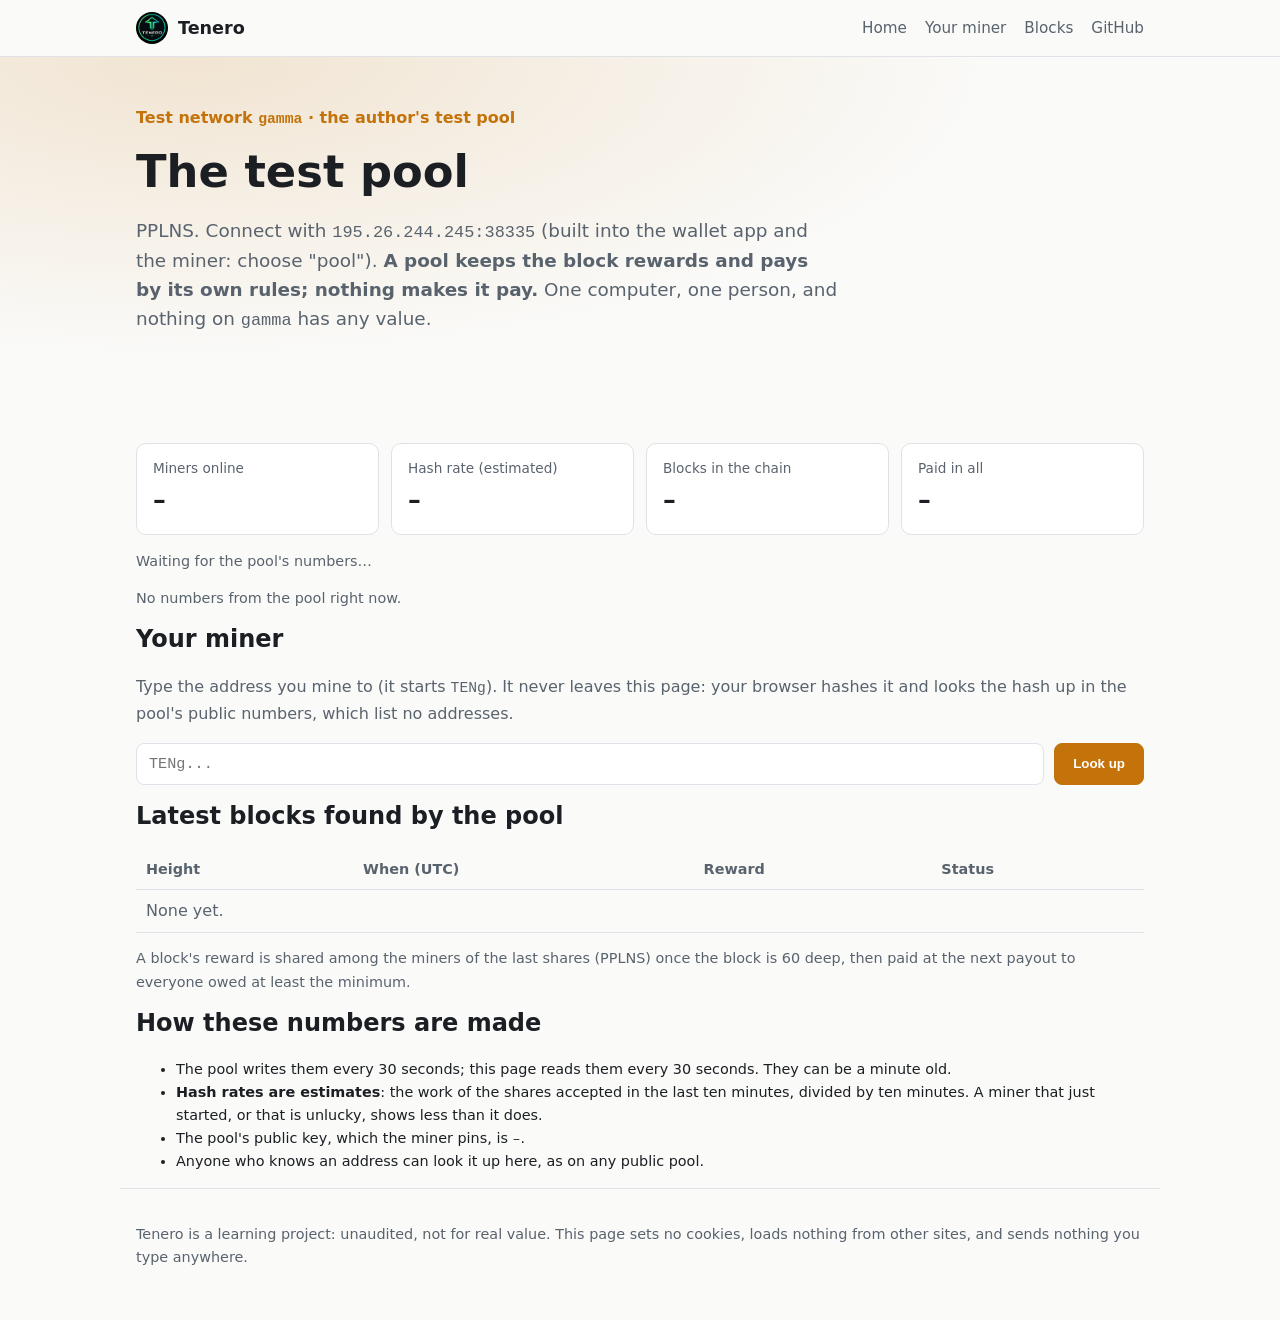
==== pool/index.html @ 1d8fc303 "The pool page (pool/, teneronetwork.com/pool): the pool's numbers and a miner's own, by address, has" ====
<!doctype html>
<html lang="en">
<head>
<meta charset="utf-8">
<meta name="viewport" content="width=device-width, initial-scale=1">
<title>Tenero test pool</title>
<meta name="description" content="The Tenero gamma test pool: miners online, estimated hash rate, blocks found, and your own shares and payouts. A test network; nothing on it has any value.">
<meta name="color-scheme" content="dark light">
<link rel="icon" href="../favicon.ico">
<link rel="stylesheet" href="../style.css">
<link rel="stylesheet" href="pool.css">
</head>
<body>

<header class="top">
  <div class="wrap top-row">
    <a class="brand" href="../"><img src="../assets/logo-circle.webp" alt="" width="32" height="32"> Tenero</a>
    <nav>
      <a href="../">Home</a>
      <a href="#mine">Your miner</a>
      <a href="#blocks">Blocks</a>
      <a href="https://github.com/zad112/Tenero">GitHub</a>
    </nav>
  </div>
</header>

<main>

<section class="hero small-hero">
  <div class="wrap">
    <p class="eyebrow">Test network <code>gamma</code> · the author's test pool</p>
    <h1>The test pool</h1>
    <p class="lede">PPLNS. Connect with <code>195.26.244.245:38335</code> (built into the wallet app and the miner: choose "pool").
      <strong>A pool keeps the block rewards and pays by its own rules; nothing makes it pay.</strong> One computer, one person, and nothing
      on <code>gamma</code> has any value.</p>
  </div>
</section>

<section class="wrap">
  <div class="stats">
    <div class="stat"><span class="label">Miners online</span><span class="value" id="p-miners">–</span></div>
    <div class="stat"><span class="label">Hash rate (estimated)</span><span class="value" id="p-rate">–</span></div>
    <div class="stat"><span class="label">Blocks in the chain</span><span class="value" id="p-blocks">–</span></div>
    <div class="stat"><span class="label">Paid in all</span><span class="value" id="p-paid">–</span></div>
  </div>
  <p class="muted small" id="p-terms">Waiting for the pool's numbers…</p>
  <p class="muted small" id="p-updated"></p>
</section>

<section id="mine" class="wrap">
  <h2>Your miner</h2>
  <p class="muted">Type the address you mine to (it starts <code>TENg</code>). It never leaves this page: your browser hashes it and looks
    the hash up in the pool's public numbers, which list no addresses.</p>
  <form id="lookup" class="lookup" autocomplete="off">
    <input id="addr" type="text" spellcheck="false" placeholder="TENg..." aria-label="Your mining address">
    <button class="btn primary" type="submit">Look up</button>
  </form>
  <div id="me" hidden>
    <div class="stats">
      <div class="stat"><span class="label">Online now</span><span class="value" id="m-online">–</span></div>
      <div class="stat"><span class="label">Hash rate (estimated)</span><span class="value" id="m-rate">–</span></div>
      <div class="stat"><span class="label">Shares, last 10 min</span><span class="value" id="m-shares">–</span></div>
      <div class="stat"><span class="label">Share of the next block</span><span class="value" id="m-window">–</span></div>
    </div>
    <div class="stats three">
      <div class="stat"><span class="label">Maturing (blocks not 60 deep yet)</span><span class="value" id="m-maturing">–</span></div>
      <div class="stat"><span class="label">Owed (paid at the next payout)</span><span class="value" id="m-owed">–</span></div>
      <div class="stat"><span class="label">Paid to you in all</span><span class="value" id="m-paid">–</span></div>
    </div>
    <p class="muted small" id="m-last"></p>
  </div>
  <p class="note" id="m-none" hidden>The pool has nothing for that address yet. If you just started, wait for your first shares
    (up to a minute or two). Check that it is the address you gave the miner.</p>
  <p class="note" id="m-bad" hidden>That is not a <code>gamma</code> address: it should start with <code>TENg</code> and be one long word.</p>
</section>

<section id="blocks" class="wrap">
  <h2>Latest blocks found by the pool</h2>
  <div class="table-wrap">
    <table class="blocks">
      <thead><tr><th>Height</th><th>When (UTC)</th><th>Reward</th><th>Status</th></tr></thead>
      <tbody id="b-rows"><tr><td colspan="4" class="muted">None yet.</td></tr></tbody>
    </table>
  </div>
  <p class="muted small">A block's reward is shared among the miners of the last shares (PPLNS) once the block is 60 deep, then paid
    at the next payout to everyone owed at least the minimum.</p>
</section>

<section class="wrap">
  <h2>How these numbers are made</h2>
  <ul class="small">
    <li>The pool writes them every 30 seconds; this page reads them every 30 seconds. They can be a minute old.</li>
    <li><strong>Hash rates are estimates</strong>: the work of the shares accepted in the last ten minutes, divided by ten minutes.
      A miner that just started, or that is unlucky, shows less than it does.</li>
    <li>The pool's public key, which the miner pins, is <code id="p-key">–</code>.</li>
    <li>Anyone who knows an address can look it up here, as on any public pool.</li>
  </ul>
</section>

</main>

<footer class="wrap foot">
  <p>Tenero is a learning project: unaudited, not for real value. This page sets no cookies, loads nothing from other sites, and sends
    nothing you type anywhere.</p>
</footer>

<script src="pool.js" defer></script>
</body>
</html>
---- style.css ----
:root {
  --bg: #0d1117;
  --bg2: #161b22;
  --line: #2a313c;
  --text: #e6e9ee;
  --muted: #9aa4b2;
  --accent: #f2a541;
  --accent-text: #1a1206;
  --warn-bg: #2a1d0b;
  --warn-line: #8a5a14;
  --link: #79b8ff;
}
@media (prefers-color-scheme: light) {
  :root {
    --bg: #fafaf8;
    --bg2: #ffffff;
    --line: #dfe2e6;
    --text: #1b1f24;
    --muted: #59636e;
    --accent: #c4720a;
    --accent-text: #ffffff;
    --warn-bg: #fff6e6;
    --warn-line: #e3b25a;
    --link: #0b5fc4;
  }
}

* { box-sizing: border-box; }
html { scroll-behavior: smooth; }
body {
  margin: 0;
  background: var(--bg);
  color: var(--text);
  font: 16px/1.6 system-ui, -apple-system, "Segoe UI", Roboto, sans-serif;
}
a { color: var(--link); }
code { font-family: ui-monospace, "Cascadia Mono", Consolas, monospace; font-size: .92em; overflow-wrap: anywhere; }
h1, h2, h3 { line-height: 1.25; }
h2 { margin-top: 0; font-size: 1.5rem; }
h3 { margin: 0 0 .4rem; font-size: 1.1rem; }

.wrap { max-width: 1040px; margin: 0 auto; padding: 0 16px; }
main > section { margin-bottom: 56px; }

.top { position: sticky; top: 0; z-index: 10; background: color-mix(in srgb, var(--bg) 88%, transparent);
  backdrop-filter: blur(8px); border-bottom: 1px solid var(--line); }
.top-row { display: flex; align-items: center; justify-content: space-between; gap: 16px; min-height: 56px; flex-wrap: wrap; }
.brand { display: flex; align-items: center; gap: 10px; font-weight: 700; font-size: 1.1rem; color: var(--text); text-decoration: none; }
.brand img { border-radius: 50%; }
nav { display: flex; gap: 18px; flex-wrap: wrap; }
nav a { color: var(--muted); text-decoration: none; font-size: .95rem; }
nav a:hover { color: var(--text); }

.hero { padding: 72px 0 40px; background:
  radial-gradient(800px 300px at 15% 0%, color-mix(in srgb, var(--accent) 16%, transparent), transparent); }
.eyebrow { color: var(--accent); font-weight: 600; margin: 0 0 12px; }
.hero h1 { font-size: clamp(1.8rem, 4.5vw, 2.8rem); margin: 0 0 16px; max-width: 22ch; }
.lede { font-size: 1.15rem; color: var(--muted); max-width: 60ch; margin: 0 0 28px; }
.cta { display: flex; gap: 12px; flex-wrap: wrap; }
.btn { display: inline-block; padding: 11px 18px; border-radius: 8px; border: 1px solid var(--line);
  color: var(--text); text-decoration: none; font-weight: 600; background: var(--bg2); }
.btn.primary { background: var(--accent); border-color: var(--accent); color: var(--accent-text); }
.btn:hover { filter: brightness(1.08); }

.warning { background: var(--warn-bg); border: 1px solid var(--warn-line); border-radius: 12px; padding: 20px 24px; }
.warning h2 { font-size: 1.2rem; }
.warning ul { margin: 0 0 8px; padding-left: 20px; }
.warning li { margin-bottom: 4px; }

.stats { display: grid; grid-template-columns: repeat(4, 1fr); gap: 12px; margin: 16px 0 8px; }
.stat { background: var(--bg2); border: 1px solid var(--line); border-radius: 10px; padding: 14px 16px; }
.stat .label { display: block; color: var(--muted); font-size: .85rem; }
.stat .value { display: block; font-size: 1.6rem; font-weight: 700; font-variant-numeric: tabular-nums; }

.grid { display: grid; grid-template-columns: repeat(2, 1fr); gap: 16px; margin: 16px 0; }
.card { background: var(--bg2); border: 1px solid var(--line); border-radius: 12px; padding: 18px 20px; }
.card p { margin: 0 0 8px; }

.steps { padding-left: 22px; }
.steps li { margin-bottom: 10px; }
.note { border-left: 3px solid var(--accent); padding: 4px 0 4px 14px; }

.muted { color: var(--muted); }
.small { font-size: .9rem; }
.foot { border-top: 1px solid var(--line); padding-top: 20px; padding-bottom: 40px; color: var(--muted); font-size: .9rem; }

@media (max-width: 720px) {
  .stats { grid-template-columns: repeat(2, 1fr); }
  .grid { grid-template-columns: 1fr; }
  nav { gap: 12px; }
  .hero { padding-top: 48px; }
}
---- pool/pool.css ----
/* The pool page: what it adds to ../style.css. */
.small-hero { padding: 48px 0 24px; }
.stats.three { grid-template-columns: repeat(3, 1fr); }
.lookup { display: flex; gap: 10px; margin: 12px 0 16px; flex-wrap: wrap; }
.lookup input { flex: 1 1 420px; min-width: 0; padding: 11px 12px; border-radius: 8px; border: 1px solid var(--line);
  background: var(--bg2); color: var(--text); font: .95rem ui-monospace, "Cascadia Mono", Consolas, monospace; }
.table-wrap { overflow-x: auto; }
table.blocks { width: 100%; border-collapse: collapse; font-variant-numeric: tabular-nums; }
table.blocks th, table.blocks td { text-align: left; padding: 8px 10px; border-bottom: 1px solid var(--line); white-space: nowrap; }
table.blocks th { color: var(--muted); font-weight: 600; font-size: .9rem; }
.status-in { color: var(--accent); }
.status-other { color: var(--muted); }
@media (max-width: 720px) {
  .stats.three { grid-template-columns: 1fr; }
}
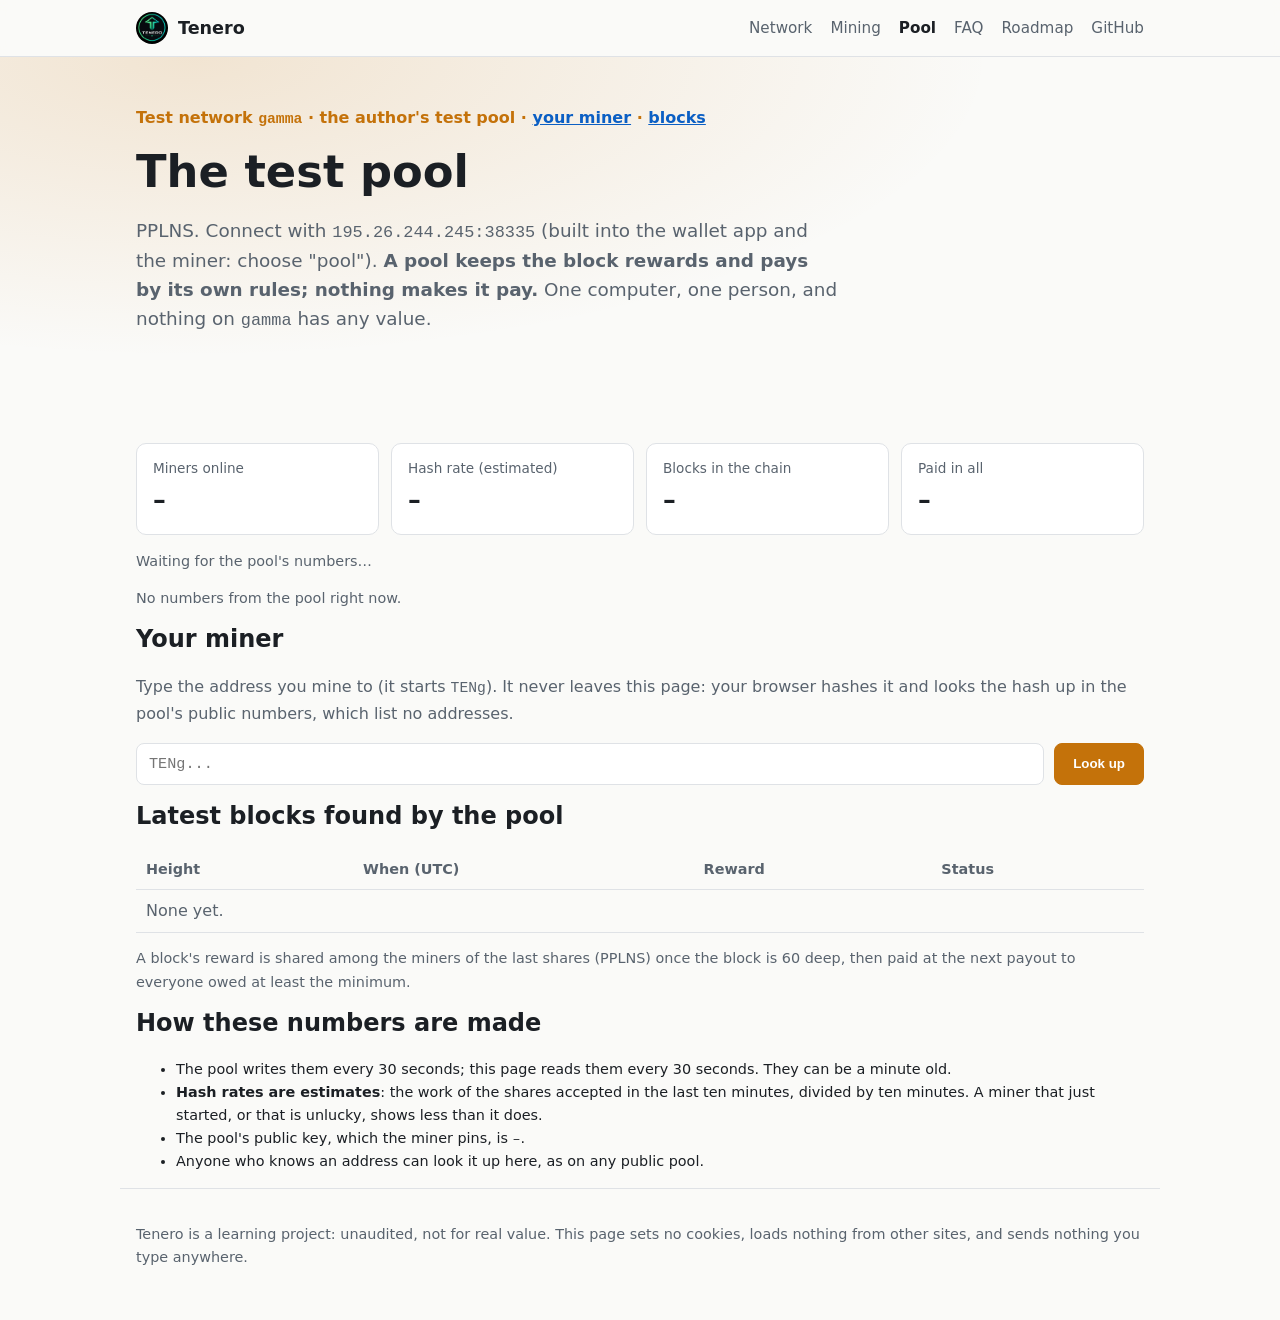
==== commit e255b87c: "Website: up to date with 0.4.0, a fuller network panel, and mining, FAQ and roadmap pages * The home" ====
--- a/pool/index.html
+++ b/pool/index.html
@@ -16,9 +16,11 @@
   <div class="wrap top-row">
     <a class="brand" href="../"><img src="../assets/logo-circle.webp" alt="" width="32" height="32"> Tenero</a>
     <nav>
-      <a href="../">Home</a>
-      <a href="#mine">Your miner</a>
-      <a href="#blocks">Blocks</a>
+      <a href="../#status">Network</a>
+      <a href="../mining/">Mining</a>
+      <a href="./" aria-current="page">Pool</a>
+      <a href="../faq/">FAQ</a>
+      <a href="../roadmap/">Roadmap</a>
       <a href="https://github.com/zad112/Tenero">GitHub</a>
     </nav>
   </div>
@@ -28,7 +30,7 @@
 
 <section class="hero small-hero">
   <div class="wrap">
-    <p class="eyebrow">Test network <code>gamma</code> · the author's test pool</p>
+    <p class="eyebrow">Test network <code>gamma</code> · the author's test pool · <a href="#mine">your miner</a> · <a href="#blocks">blocks</a></p>
     <h1>The test pool</h1>
     <p class="lede">PPLNS. Connect with <code>195.26.244.245:38335</code> (built into the wallet app and the miner: choose "pool").
       <strong>A pool keeps the block rewards and pays by its own rules; nothing makes it pay.</strong> One computer, one person, and nothing
--- a/style.css
+++ b/style.css
@@ -90,3 +90,46 @@
   nav { gap: 12px; }
   .hero { padding-top: 48px; }
 }
+
+/* added with the mining, FAQ and roadmap pages */
+.grid.three { grid-template-columns: repeat(3, 1fr); }
+.split { display: grid; grid-template-columns: 2fr 1fr; gap: 16px; margin-top: 24px; align-items: start; }
+.split > * { min-width: 0; }
+.split h3 { margin-top: 0; }
+.table-wrap { overflow-x: auto; }
+table.data { width: 100%; border-collapse: collapse; font-variant-numeric: tabular-nums; font-size: .95rem; }
+table.data th, table.data td { text-align: left; padding: 7px 10px; border-bottom: 1px solid var(--line); white-space: nowrap; }
+table.data th { color: var(--muted); font-weight: 600; font-size: .85rem; }
+table.wrap-cells td { white-space: normal; }
+.tag { display: inline-block; padding: 0 6px; border-radius: 4px; font-size: .75rem; font-weight: 700;
+  background: color-mix(in srgb, var(--accent) 22%, transparent); color: var(--accent); vertical-align: 1px; }
+dl.facts { display: grid; grid-template-columns: auto 1fr; gap: 6px 14px; margin: 0 0 10px; }
+dl.facts dt { color: var(--muted); font-size: .9rem; }
+dl.facts dd { margin: 0; font-weight: 600; font-variant-numeric: tabular-nums; text-align: right; }
+pre { background: var(--bg); border: 1px solid var(--line); border-radius: 8px; padding: 10px 12px; overflow-x: auto; margin: 0 0 12px; }
+pre code { font-size: .88rem; overflow-wrap: normal; }
+.verify { margin: 20px 0; }
+ul.plain { padding-left: 20px; }
+ul.plain li { margin-bottom: 6px; }
+.addr { font-family: ui-monospace, "Cascadia Mono", Consolas, monospace; font-size: .85rem; word-break: break-all; }
+nav a[aria-current="page"] { color: var(--text); font-weight: 600; }
+.page h2 { margin-top: 8px; }
+.page section { margin-bottom: 40px; }
+details.faq { border-bottom: 1px solid var(--line); padding: 12px 0; }
+details.faq summary { cursor: pointer; font-weight: 600; font-size: 1.05rem; }
+details.faq p, details.faq ul { margin: 10px 0 0; }
+.status-list { list-style: none; padding: 0; }
+.status-list li { padding: 8px 0 8px 30px; position: relative; border-bottom: 1px solid var(--line); }
+.status-list li::before { position: absolute; left: 4px; top: 8px; font-weight: 700; }
+.status-list li.done::before { content: "✓"; color: #3fb950; }
+.status-list li.open::before { content: "○"; color: var(--muted); }
+.status-list li.plan::before { content: "→"; color: var(--accent); }
+
+@media (max-width: 860px) {
+  .grid.three { grid-template-columns: 1fr 1fr; }
+  .split { grid-template-columns: 1fr; }
+}
+@media (max-width: 720px) {
+  .grid.three { grid-template-columns: 1fr; }
+}
+.small-hero { padding: 48px 0 24px; }
